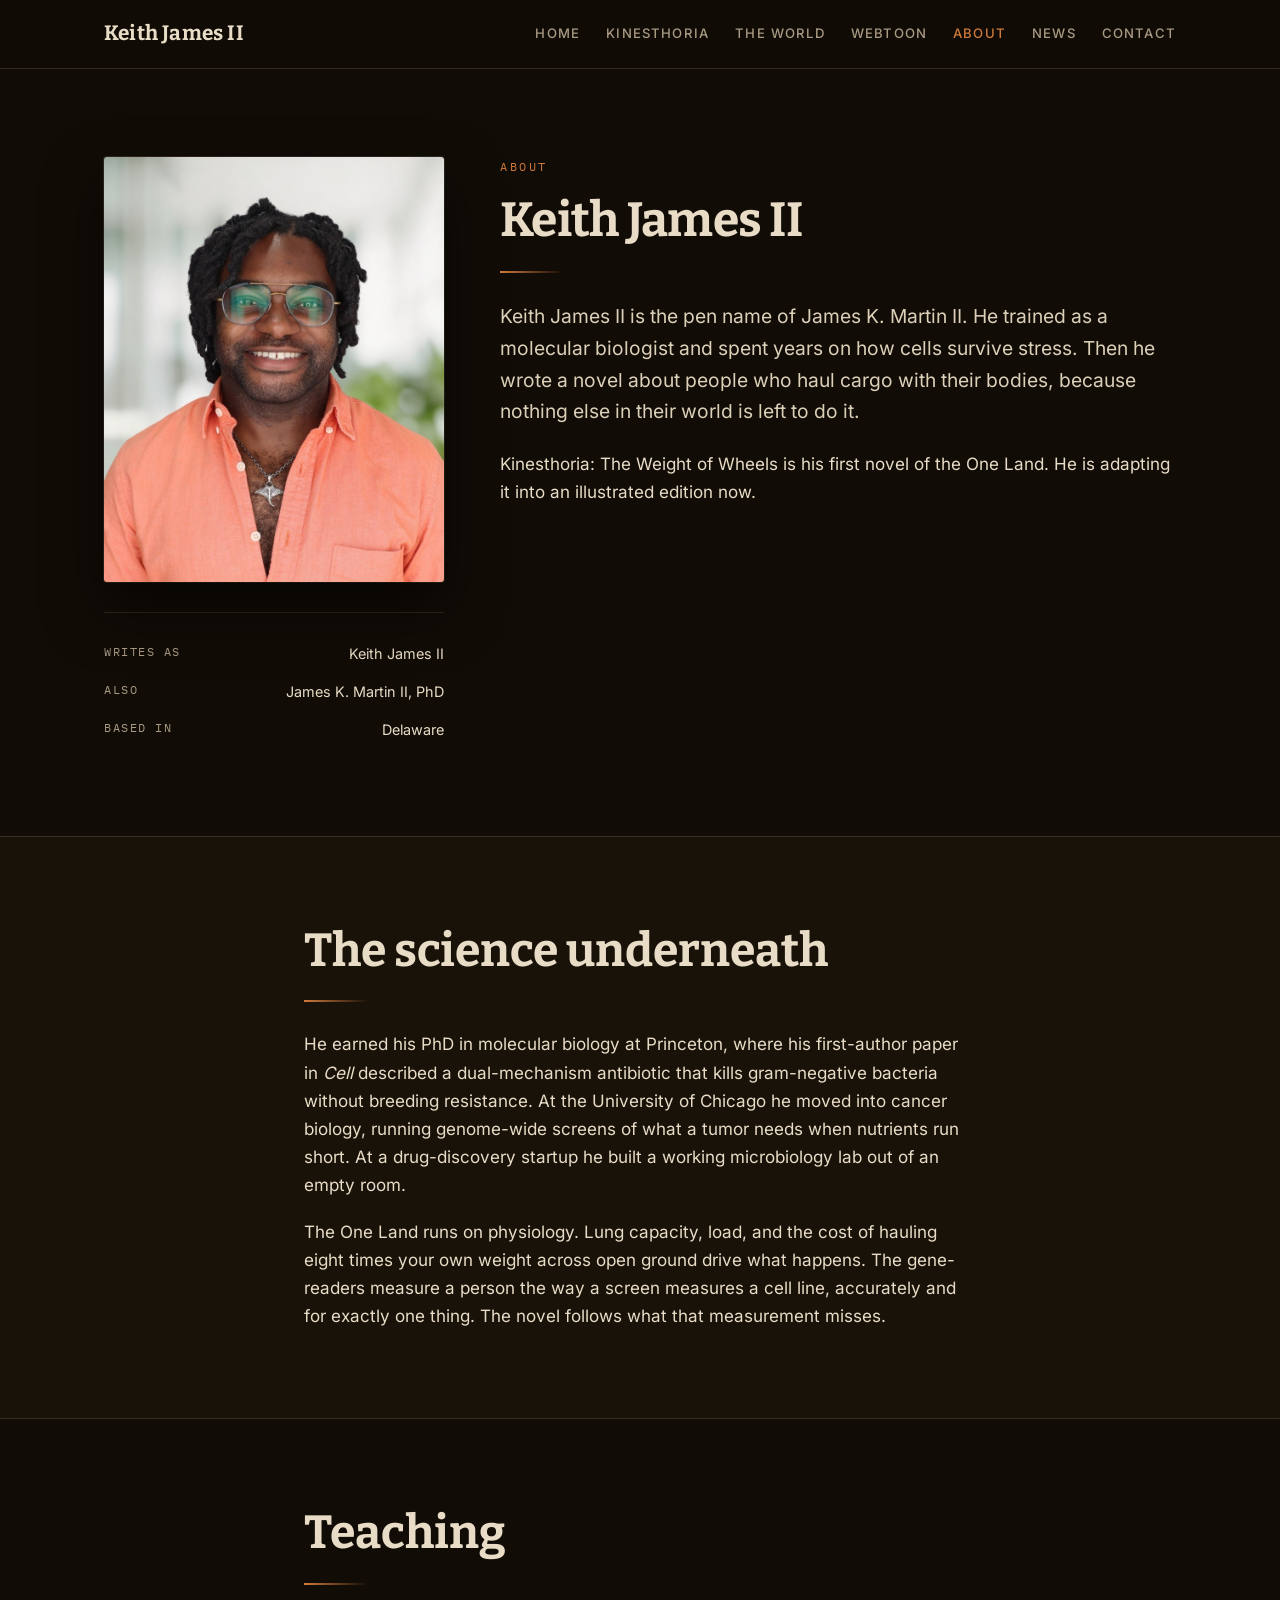
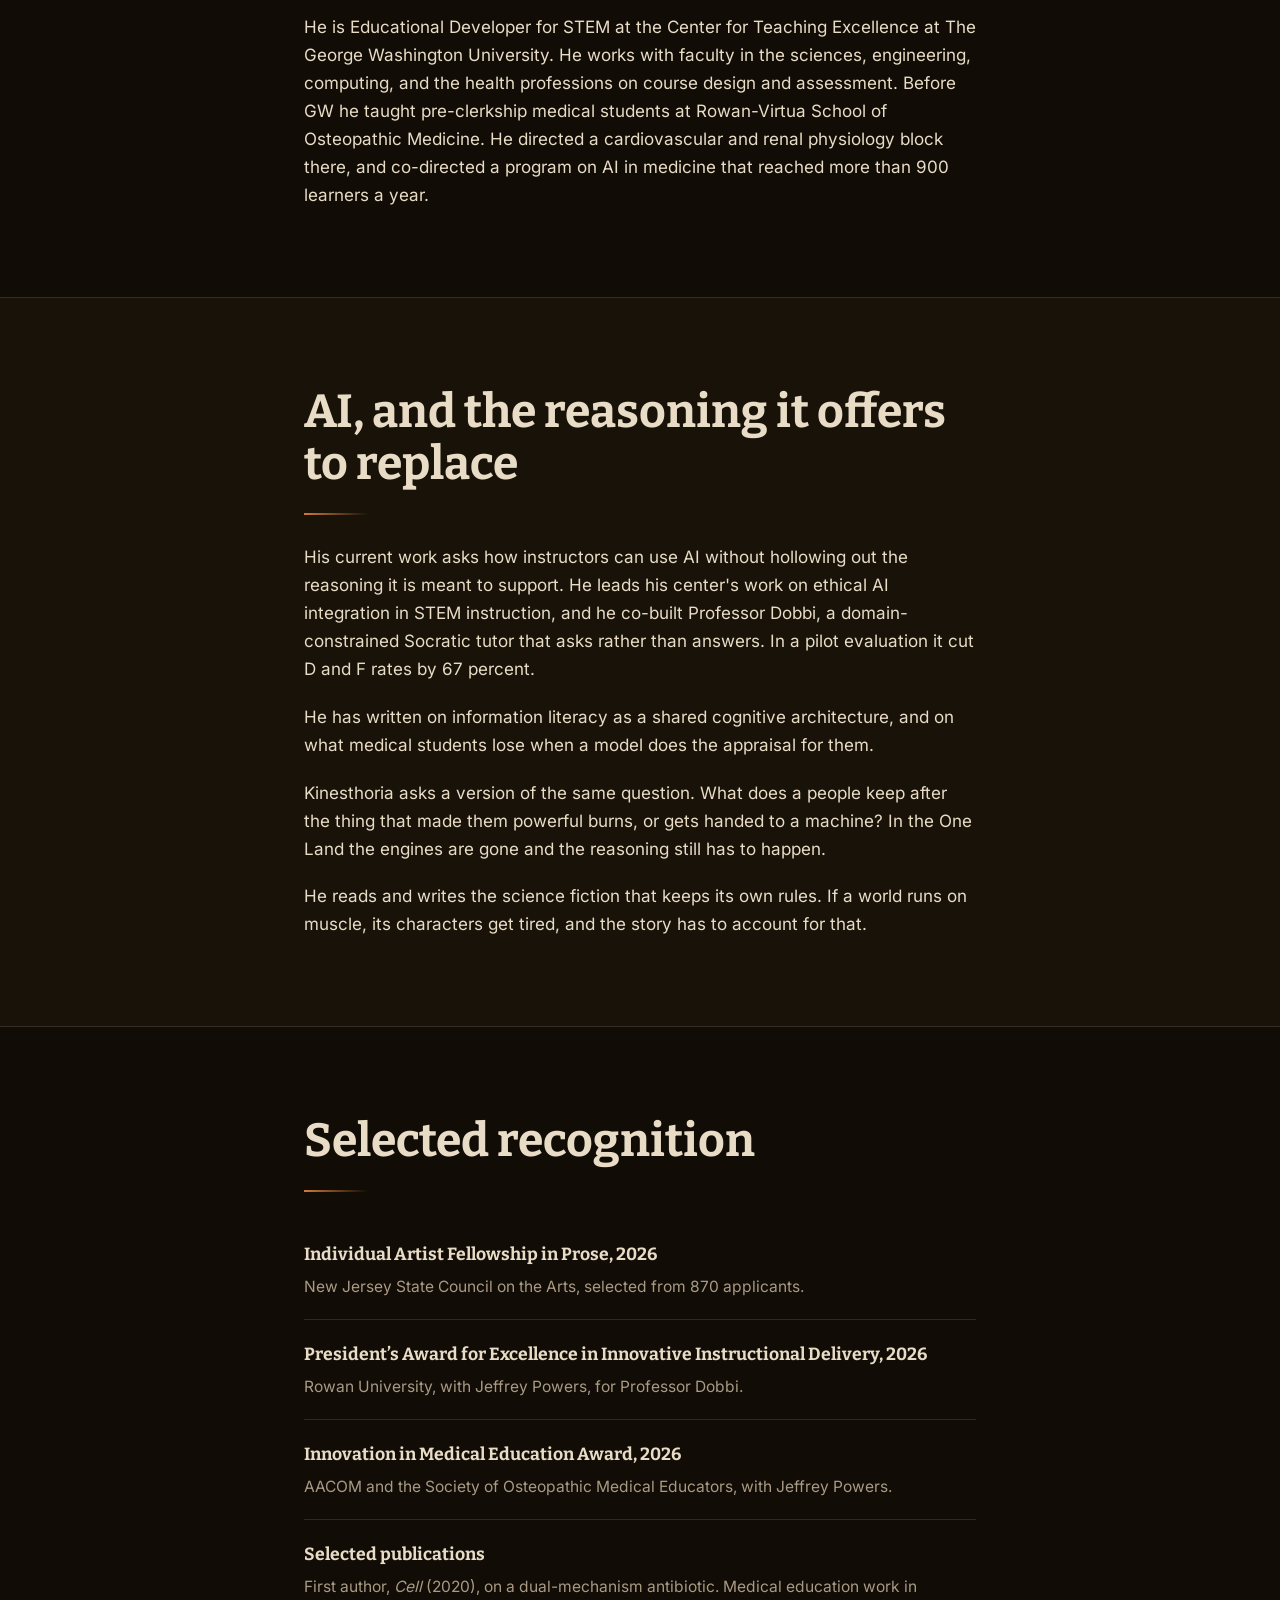
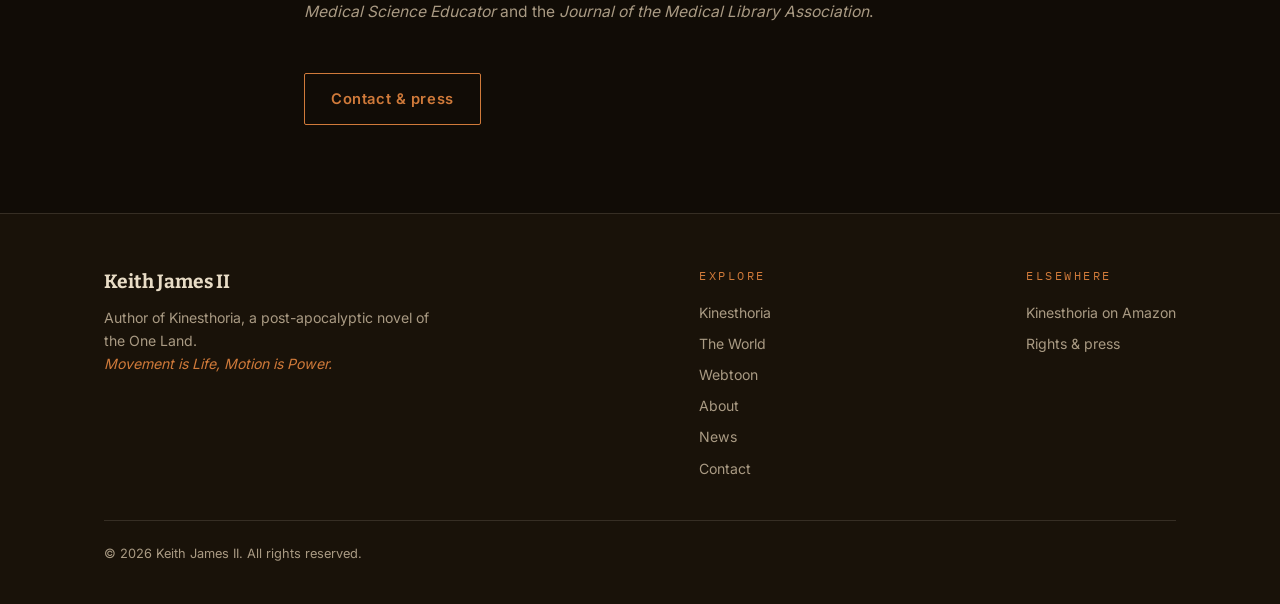
==== about/index.html @ 7311671e "Add files via upload" ====
<!DOCTYPE html>
<html lang="en">
<head>
<meta charset="utf-8">
<meta name="viewport" content="width=device-width, initial-scale=1">
<title>About Keith James II</title>
<meta name="description" content="Keith James II is the pen name of James K. Martin II, a Princeton-trained molecular biologist, STEM educational developer at George Washington University, and 2026 New Jersey fellow in prose.">
<meta property="og:title" content="About Keith James II">
<meta property="og:description" content="Keith James II is the pen name of James K. Martin II, a Princeton-trained molecular biologist, STEM educational developer at George Washington University, and 2026 New Jersey fellow in prose.">
<meta property="og:type" content="profile">
<meta name="twitter:card" content="summary_large_image">
<link rel="icon" href="data:image/svg+xml,%3Csvg xmlns='http://www.w3.org/2000/svg' viewBox='0 0 32 32'%3E%3Crect width='32' height='32' fill='%2314161c'/%3E%3Cg fill='none' stroke='%23c8963e' stroke-width='1.6'%3E%3Ccircle cx='16' cy='16' r='11'/%3E%3Ccircle cx='16' cy='16' r='3'/%3E%3Cpath d='M16 5v22M5 16h22M8.2 8.2l15.6 15.6M23.8 8.2L8.2 23.8'/%3E%3C/g%3E%3C/svg%3E">
<link rel="stylesheet" href="../assets/css/main.css">
<link rel="preload" as="font" type="font/woff2" crossorigin href="../assets/fonts/alfa-slab-one-latin-400-normal.woff2">
<link rel="preload" as="font" type="font/woff2" crossorigin href="../assets/fonts/inter-latin-400-normal.woff2">
</head>
<body>
<a class="skip" href="#main">Skip to content</a>

<header class="site-header">
  <div class="wrap">
    <a class="brand" href="../">Keith James II</a>
    <button class="nav-toggle" aria-expanded="false" aria-controls="nav" aria-label="Menu">&#9776;</button>
    <nav class="nav" id="nav"><a href="../">Home</a><a href="../kinesthoria/">Kinesthoria</a><a href="../world/">The World</a><a href="../webtoon/">Webtoon</a><a href="../about/" aria-current="page">About</a><a href="../news/">News</a><a href="../contact/">Contact</a></nav>
  </div>
</header>

<main id="main">

<section class="section">
  <div class="wrap">
    <div class="book">
      <div>
        <div class="cover"><img src="../assets/img/author.jpg" width="1000" height="1250"
             alt="Keith James II"></div>
        <ul class="meta">
          <li><span>Writes as</span><span>Keith James II</span></li>
          <li><span>Also</span><span>James K. Martin II, PhD</span></li>
          <li><span>Based in</span><span>Delaware</span></li>
        </ul>
      </div>
      <div>
        <p class="eyebrow">About</p>
        <h1 style="font-size:clamp(2.1rem,5vw,3rem)">Keith James II</h1>
        <hr class="rule-brass">
        <p class="lede">Keith James II is the pen name of James K. Martin II. He trained as a
          molecular biologist and spent years on how cells survive stress. Then he wrote a novel
          about people who haul cargo with their bodies, because nothing else in their world is
          left to do it.</p>
        <p>Kinesthoria: The Weight of Wheels is his first novel of the One Land. He is adapting it
          into an illustrated edition now.</p>
      </div>
    </div>
  </div>
</section>

<section class="section section--alt">
  <div class="wrap wrap--narrow">
    <h2>The science underneath</h2>
    <hr class="rule-brass">
    <p>He earned his PhD in molecular biology at Princeton, where his first-author paper in
      <em>Cell</em> described a dual-mechanism antibiotic that kills gram-negative bacteria without
      breeding resistance. At the University of Chicago he moved into cancer biology, running
      genome-wide screens of what a tumor needs when nutrients run short. At a drug-discovery
      startup he built a working microbiology lab out of an empty room.</p>
    <p>The One Land runs on physiology. Lung capacity, load, and the cost of hauling eight times
      your own weight across open ground drive what happens. The gene-readers measure a person the
      way a screen measures a cell line, accurately and for exactly one thing. The novel follows
      what that measurement misses.</p>
  </div>
</section>

<section class="section">
  <div class="wrap wrap--narrow">
    <h2>Teaching</h2>
    <hr class="rule-brass">
    <!-- The adjunct appointment is chair-approved and awaiting the dean. Once it clears, change
         the first sentence to: "He is Educational Developer for STEM at the Center for Teaching
         Excellence at The George Washington University, and an adjunct assistant professor
         there." Nothing else needs to move. -->
    <p>He is Educational Developer for STEM at the Center for Teaching Excellence at The George
      Washington University. He works with faculty in the sciences, engineering, computing, and
      the health professions on course design and assessment.
      Before GW he taught pre-clerkship medical students at Rowan-Virtua School of Osteopathic
      Medicine. He directed a cardiovascular and renal physiology block there, and co-directed a
      program on AI in medicine that reached more than 900 learners a year.</p>
  </div>
</section>

<section class="section section--alt">
  <div class="wrap wrap--narrow">
    <h2>AI, and the reasoning it offers to replace</h2>
    <hr class="rule-brass">
    <p>His current work asks how instructors can use AI without hollowing out the reasoning it is
      meant to support. He leads his center's work on ethical AI integration in STEM instruction,
      and he co-built Professor Dobbi, a domain-constrained Socratic tutor that asks rather than
      answers. In a pilot evaluation it cut D and F rates by 67 percent.</p>
    <p>He has written on information literacy as a shared cognitive architecture, and on what
      medical students lose when a model does the appraisal for them.</p>
    <p>Kinesthoria asks a version of the same question. What does a people keep after the thing that
      made them powerful burns, or gets handed to a machine? In the One Land the engines are gone
      and the reasoning still has to happen.</p>
    <p>He reads and writes the science fiction that keeps its own rules. If a world runs on muscle,
      its characters get tired, and the story has to account for that.</p>
  </div>
</section>

<section class="section">
  <div class="wrap wrap--narrow">
    <h2>Selected recognition</h2>
    <hr class="rule-brass">
    <ul class="termlist">
      <li>
        <p class="term">Individual Artist Fellowship in Prose, 2026</p>
        <p>New Jersey State Council on the Arts, selected from 870 applicants.</p>
      </li>
      <li>
        <p class="term">President&rsquo;s Award for Excellence in Innovative Instructional Delivery, 2026</p>
        <p>Rowan University, with Jeffrey Powers, for Professor Dobbi.</p>
      </li>
      <li>
        <p class="term">Innovation in Medical Education Award, 2026</p>
        <p>AACOM and the Society of Osteopathic Medical Educators, with Jeffrey Powers.</p>
      </li>
      <li>
        <p class="term">Selected publications</p>
        <p>First author, <em>Cell</em> (2020), on a dual-mechanism antibiotic. Medical education
          work in <em>Medical Science Educator</em> and the <em>Journal of the Medical Library
          Association</em>.</p>
      </li>
    </ul>
    <!-- EDIT-ME: add or cut entries here. A reader who came for the novel reads the first two.
         A journalist or a rights editor reads all of them. -->
    <div class="btn-row">
      <a class="btn btn--ghost" href="../contact/">Contact &amp; press</a>
    </div>
  </div>
</section>

</main>

<footer class="site-footer">
  <div class="wrap">
    <div class="cols">
      <div style="max-width:340px">
        <p style="font-family:var(--serif);font-weight:700;font-size:1.2rem;color:var(--bone);margin-bottom:.4em">Keith James II</p>
        <p>Author of Kinesthoria, a post-apocalyptic novel of the One Land.<br><em style="color:var(--brass)">Movement is Life, Motion is Power.</em></p>
      </div>
      <div>
        <p class="eyebrow" style="margin-bottom:.7rem">Explore</p>
        <ul class="footer-nav"><li><a href="../kinesthoria/">Kinesthoria</a></li><li><a href="../world/">The World</a></li><li><a href="../webtoon/">Webtoon</a></li><li><a href="../about/">About</a></li><li><a href="../news/">News</a></li><li><a href="../contact/">Contact</a></li></ul>
      </div>
      <div>
        <p class="eyebrow" style="margin-bottom:.7rem">Elsewhere</p>
        <ul class="footer-nav">
          <li><a href="https://www.amazon.com/dp/B0HHY83GPY">Kinesthoria on Amazon</a></li>
          <li><a href="../contact/">Rights &amp; press</a></li>
        </ul>
      </div>
    </div>
    <p class="fine">&copy; 2026 Keith James II. All rights reserved.</p>
  </div>
</footer>

<script>
(function () {
  var b = document.querySelector('.nav-toggle'), n = document.getElementById('nav');
  if (!b || !n) return;
  b.addEventListener('click', function () {
    var open = n.classList.toggle('is-open');
    b.setAttribute('aria-expanded', open ? 'true' : 'false');
  });
})();
</script>
</body>
</html>
---- assets/css/main.css ----
/* ==========================================================================
   Self-hosted fonts (woff2, latin subset). Served from this repo -- no
   third-party request, so nothing breaks if a reader's network blocks it.
   Files live in ../fonts/ relative to this stylesheet.
   ========================================================================== */

@font-face { font-family:"Alfa Slab One"; font-style:normal; font-weight:400; font-display:swap;
  src:url("../fonts/alfa-slab-one-latin-400-normal.woff2") format("woff2"); }
@font-face { font-family:"Bitter"; font-style:normal; font-weight:400; font-display:swap;
  src:url("../fonts/bitter-latin-400-normal.woff2") format("woff2"); }
@font-face { font-family:"Bitter"; font-style:normal; font-weight:700; font-display:swap;
  src:url("../fonts/bitter-latin-700-normal.woff2") format("woff2"); }
@font-face { font-family:"Bitter"; font-style:italic; font-weight:400; font-display:swap;
  src:url("../fonts/bitter-latin-400-italic.woff2") format("woff2"); }
@font-face { font-family:"Inter"; font-style:normal; font-weight:400; font-display:swap;
  src:url("../fonts/inter-latin-400-normal.woff2") format("woff2"); }
@font-face { font-family:"Inter"; font-style:normal; font-weight:500; font-display:swap;
  src:url("../fonts/inter-latin-500-normal.woff2") format("woff2"); }
@font-face { font-family:"Inter"; font-style:normal; font-weight:600; font-display:swap;
  src:url("../fonts/inter-latin-600-normal.woff2") format("woff2"); }
@font-face { font-family:"IBM Plex Mono"; font-style:normal; font-weight:400; font-display:swap;
  src:url("../fonts/ibm-plex-mono-latin-400-normal.woff2") format("woff2"); }

/* ==========================================================================
   James K. Martin II — author site
   Palette and type set for Kinesthoria: weathered brass, road dust, deep ink.
   ========================================================================== */

:root {
  --ink:        #110c06;   /* cover background */
  --ink-2:      #191209;
  --ink-3:      #241a0f;
  --bone:       #e8dcc6;   /* cover body cream */
  --bone-dim:   #a99a83;
  --brass:      #d07a3a;   /* cover headline orange */
  --brass-lo:   #a95e29;
  --rust:       #a5482c;
  --sage:       #a9bf92;   /* the rule under the title */
  --rule:       rgba(232, 220, 198, 0.14);

  --sans: "Inter", -apple-system, BlinkMacSystemFont, "Segoe UI", Roboto, Helvetica, Arial, sans-serif;
  --serif: "Bitter", "Iowan Old Style", Georgia, serif;
  --display: "Alfa Slab One", "Bitter", Georgia, serif;
  --mono: "IBM Plex Mono", ui-monospace, SFMono-Regular, Menlo, monospace;

  --wrap: 1120px;
  --wrap-narrow: 720px;
}

*, *::before, *::after { box-sizing: border-box; }

html { scroll-behavior: smooth; -webkit-text-size-adjust: 100%; }

body {
  margin: 0;
  background: var(--ink);
  color: var(--bone);
  font-family: var(--sans);
  font-size: 17px;
  line-height: 1.65;
  -webkit-font-smoothing: antialiased;
}

img { max-width: 100%; display: block; }

a { color: var(--brass); text-decoration: none; }
a:hover { color: #e39456; text-decoration: underline; text-underline-offset: 3px; }

/* --- layout helpers ------------------------------------------------------ */

.wrap { width: 100%; max-width: var(--wrap); margin: 0 auto; padding: 0 24px; }
.wrap--narrow { max-width: var(--wrap-narrow); }
.section { padding: 88px 0; }
.section--tight { padding: 56px 0; }
.section--alt { background: var(--ink-2); border-top: 1px solid var(--rule); border-bottom: 1px solid var(--rule); }

/* --- type ---------------------------------------------------------------- */

h1, h2, h3, h4 { font-family: var(--serif); font-weight: 700; line-height: 1.12; margin: 0 0 0.5em; }
h1 { font-size: clamp(2.6rem, 7vw, 4.6rem); letter-spacing: -0.015em; }
h2 { font-size: clamp(1.9rem, 4.2vw, 2.9rem); }
h3 { font-size: 1.35rem; }
p  { margin: 0 0 1.15em; }
p:last-child { margin-bottom: 0; }

.eyebrow {
  font-family: var(--mono);
  font-size: 0.72rem;
  letter-spacing: 0.22em;
  text-transform: uppercase;
  color: var(--brass);
  margin: 0 0 1.1rem;
}

.lede { font-size: 1.2rem; color: #dcd0b9; }
.dim  { color: var(--bone-dim); }

.rule-brass {
  width: 64px; height: 2px; border: 0; margin: 0 0 28px;
  background: linear-gradient(90deg, var(--brass), transparent);
}

/* --- buttons ------------------------------------------------------------- */

.btn {
  display: inline-block;
  padding: 13px 26px;
  font-family: var(--sans);
  font-size: 0.92rem;
  font-weight: 600;
  letter-spacing: 0.04em;
  border-radius: 2px;
  border: 1px solid var(--brass);
  transition: background .18s ease, color .18s ease, transform .18s ease;
}
.btn:hover { text-decoration: none; transform: translateY(-1px); }
.btn--solid { background: var(--brass); color: var(--ink); }
.btn--solid:hover { background: #e39456; color: var(--ink); }
.btn--ghost { background: transparent; color: var(--brass); }
.btn--ghost:hover { background: rgba(208, 122, 58, 0.14); color: #e39456; }
.btn-row { display: flex; flex-wrap: wrap; gap: 14px; margin-top: 28px; }

/* --- site header --------------------------------------------------------- */

.site-header {
  position: sticky; top: 0; z-index: 50;
  background: rgba(17, 12, 6, 0.93);
  backdrop-filter: blur(10px);
  border-bottom: 1px solid var(--rule);
}
.site-header .wrap {
  display: flex; align-items: center; justify-content: space-between;
  min-height: 68px; gap: 20px;
}
.brand {
  font-family: var(--serif); font-size: 1.3rem; font-weight: 600;
  color: var(--bone); letter-spacing: 0.01em; white-space: nowrap;
}
.brand:hover { color: var(--brass); text-decoration: none; }

.nav { display: flex; gap: 26px; align-items: center; }
.nav a {
  font-size: 0.82rem; font-weight: 500; letter-spacing: 0.09em;
  text-transform: uppercase; color: var(--bone-dim);
}
.nav a:hover, .nav a[aria-current="page"] { color: var(--brass); text-decoration: none; }

.nav-toggle {
  display: none; background: none; border: 1px solid var(--rule);
  color: var(--bone); padding: 7px 11px; border-radius: 2px; cursor: pointer;
  font-size: 1rem; line-height: 1;
}

@media (max-width: 800px) {
  .nav-toggle { display: block; }
  .nav {
    display: none; position: absolute; top: 100%; left: 0; right: 0;
    flex-direction: column; align-items: flex-start; gap: 0;
    background: var(--ink-2); border-bottom: 1px solid var(--rule);
    padding: 8px 24px 18px;
  }
  .nav.is-open { display: flex; }
  .nav a { padding: 11px 0; width: 100%; border-bottom: 1px solid var(--rule); }
  .nav a:last-child { border-bottom: 0; }
}

/* --- hero ---------------------------------------------------------------- */

.hero {
  position: relative; overflow: hidden;
  background:
    radial-gradient(1000px 520px at 78% 12%, rgba(208,122,58,0.17), transparent 62%),
    radial-gradient(760px 460px at 12% 88%, rgba(154,173,134,0.09), transparent 60%),
    var(--ink);
  border-bottom: 1px solid var(--rule);
}
.hero__spokes {
  position: absolute; right: -13%; top: 50%; transform: translateY(-50%);
  width: min(780px, 78vw); opacity: 0.16; pointer-events: none;
  animation: turn 190s linear infinite;
}
@keyframes turn { to { transform: translateY(-50%) rotate(360deg); } }
@media (prefers-reduced-motion: reduce) { .hero__spokes { animation: none; } }

.hero__inner { position: relative; z-index: 1; padding: 116px 0 104px; max-width: 720px; }
.hero h1 { margin-bottom: 0.3em; }
.hero__sub {
  font-family: var(--serif); font-size: clamp(1.2rem, 2.6vw, 1.65rem);
  font-style: italic; color: var(--bone-dim); margin-bottom: 1.5rem;
}

/* --- book layout --------------------------------------------------------- */

.book { display: grid; grid-template-columns: minmax(240px, 340px) 1fr; gap: 56px; align-items: start; }
@media (max-width: 860px) { .book { grid-template-columns: 1fr; gap: 36px; } }

.cover {
  position: relative; border-radius: 3px; overflow: hidden;
  box-shadow: 0 26px 56px rgba(0,0,0,0.6), 0 0 0 1px var(--rule);
  background: var(--ink-3);
}
.cover img { width: 100%; height: auto; }

.meta { list-style: none; margin: 30px 0 0; padding: 22px 0 0; border-top: 1px solid var(--rule); }
.meta li { display: flex; justify-content: space-between; gap: 18px; padding: 7px 0; font-size: 0.9rem; }
.meta span:first-child { color: var(--bone-dim); font-family: var(--mono); font-size: 0.74rem; letter-spacing: 0.13em; text-transform: uppercase; }

/* --- cards --------------------------------------------------------------- */

.grid { display: grid; gap: 26px; }
.grid--2 { grid-template-columns: repeat(auto-fit, minmax(300px, 1fr)); }
.grid--3 { grid-template-columns: repeat(auto-fit, minmax(260px, 1fr)); }

.card {
  background: var(--ink-2); border: 1px solid var(--rule);
  border-radius: 3px; padding: 30px;
  transition: border-color .2s ease, transform .2s ease;
}
.card:hover { border-color: rgba(208,122,58,0.45); transform: translateY(-2px); }
.card h3 { margin-bottom: 0.45em; }
.card p { font-size: 0.96rem; color: var(--bone-dim); }

.card--link { display: block; color: inherit; }
.card--link:hover { text-decoration: none; }

/* --- pull quote ---------------------------------------------------------- */

.pullquote {
  border-left: 3px solid var(--brass);
  padding: 6px 0 6px 28px; margin: 0;
  font-family: var(--serif); font-size: clamp(1.3rem, 3vw, 1.8rem);
  font-style: italic; line-height: 1.4; color: #ded7c9;
}
.pullquote cite { display: block; margin-top: 14px; font-family: var(--mono); font-size: 0.72rem; font-style: normal; letter-spacing: 0.16em; text-transform: uppercase; color: var(--bone-dim); }

/* --- news / timeline ----------------------------------------------------- */

.entries { list-style: none; margin: 0; padding: 0; }
.entries > li { padding: 26px 0; border-bottom: 1px solid var(--rule); display: grid; grid-template-columns: 130px 1fr; gap: 26px; }
.entries > li:first-child { padding-top: 0; }
.entries time { font-family: var(--mono); font-size: 0.74rem; letter-spacing: 0.12em; text-transform: uppercase; color: var(--brass); padding-top: 5px; }
.entries h3 { font-size: 1.15rem; margin-bottom: 0.3em; }
.entries p { font-size: 0.95rem; color: var(--bone-dim); }
@media (max-width: 640px) { .entries > li { grid-template-columns: 1fr; gap: 8px; } }

/* --- gallery ------------------------------------------------------------- */

.gallery { display: grid; grid-template-columns: repeat(auto-fill, minmax(230px, 1fr)); gap: 16px; }
.tile {
  aspect-ratio: 3 / 4; border: 1px solid var(--rule); border-radius: 3px;
  background: linear-gradient(150deg, var(--ink-3), var(--ink));
  display: grid; place-content: center; text-align: center; padding: 18px;
  color: var(--bone-dim); font-family: var(--mono); font-size: 0.7rem;
  letter-spacing: 0.13em; text-transform: uppercase;
}

/* --- forms --------------------------------------------------------------- */

.field-row { display: flex; gap: 12px; flex-wrap: wrap; margin-top: 24px; }
input[type="email"], input[type="text"], textarea {
  flex: 1 1 260px; min-width: 0;
  background: var(--ink); border: 1px solid var(--rule); color: var(--bone);
  padding: 13px 15px; border-radius: 2px; font-family: var(--sans); font-size: 0.95rem;
}
textarea { flex-basis: 100%; min-height: 150px; resize: vertical; }
input:focus, textarea:focus { outline: none; border-color: var(--brass); }
::placeholder { color: #6d675c; }

/* --- footer -------------------------------------------------------------- */

.site-footer {
  background: var(--ink-2); border-top: 1px solid var(--rule);
  padding: 52px 0 40px; font-size: 0.88rem; color: var(--bone-dim);
}
.site-footer .cols { display: flex; flex-wrap: wrap; gap: 40px; justify-content: space-between; }
.site-footer a { color: var(--bone-dim); }
.site-footer a:hover { color: var(--brass); }
.site-footer .fine { margin-top: 36px; padding-top: 22px; border-top: 1px solid var(--rule); font-size: 0.8rem; }
.footer-nav { list-style: none; margin: 0; padding: 0; }
.footer-nav li { padding: 4px 0; }

/* --- accessibility ------------------------------------------------------- */

.skip {
  position: absolute; left: -9999px; top: 0;
  background: var(--brass); color: var(--ink); padding: 10px 16px; z-index: 100;
}
.skip:focus { left: 12px; top: 12px; }

.visually-hidden {
  position: absolute; width: 1px; height: 1px; overflow: hidden;
  clip: rect(0 0 0 0); white-space: nowrap;
}

/* --- mobile refinements -------------------------------------------------- */
@media (max-width: 860px) {
  .cover { max-width: 280px; }
  .section { padding: 64px 0; }
  .hero__inner { padding: 84px 0 76px; }
}


/* --- cover-derived lockup ------------------------------------------------ */

.lockup { margin: 0 0 1.4rem; }
.lockup__title {
  font-family: var(--display); font-weight: 400;
  font-size: clamp(2.5rem, 8.5vw, 5.6rem); line-height: 1;
  letter-spacing: 0.005em; color: var(--brass);
  margin: 0; text-transform: uppercase;
}
.lockup__rule { width: 190px; max-width: 60%; height: 3px; border: 0; background: var(--sage); margin: 18px 0 20px; }
.lockup__sub {
  font-family: var(--serif); font-weight: 700;
  font-size: clamp(1.5rem, 4.2vw, 2.7rem); line-height: 1.1;
  color: var(--bone); margin: 0 0 14px;
}
.lockup__series { color: var(--sage); font-size: 1rem; margin: 0 0 4px; }
.lockup__motto { color: var(--brass); font-style: italic; font-size: 0.98rem; margin: 0; }

.jacket p { font-size: 1.05rem; }
.jacket .close {
  font-style: italic; color: var(--brass);
  border-top: 1px solid var(--rule); padding-top: 1.15em; margin-top: 1.6em;
}

.hook {
  font-family: var(--serif); font-weight: 700;
  font-size: clamp(1.6rem, 4vw, 2.5rem); line-height: 1.15;
  color: var(--brass); margin: 0 0 1.1em;
}

.termlist { list-style: none; margin: 0; padding: 0; }
.termlist > li { padding: 20px 0; border-bottom: 1px solid var(--rule); }
.termlist > li:last-child { border-bottom: 0; }
.termlist dt, .termlist .term {
  font-family: var(--serif); font-weight: 700; font-size: 1.1rem;
  color: var(--bone); margin-bottom: 0.25em;
}
.termlist p { font-size: 0.97rem; color: var(--bone-dim); margin: 0; }
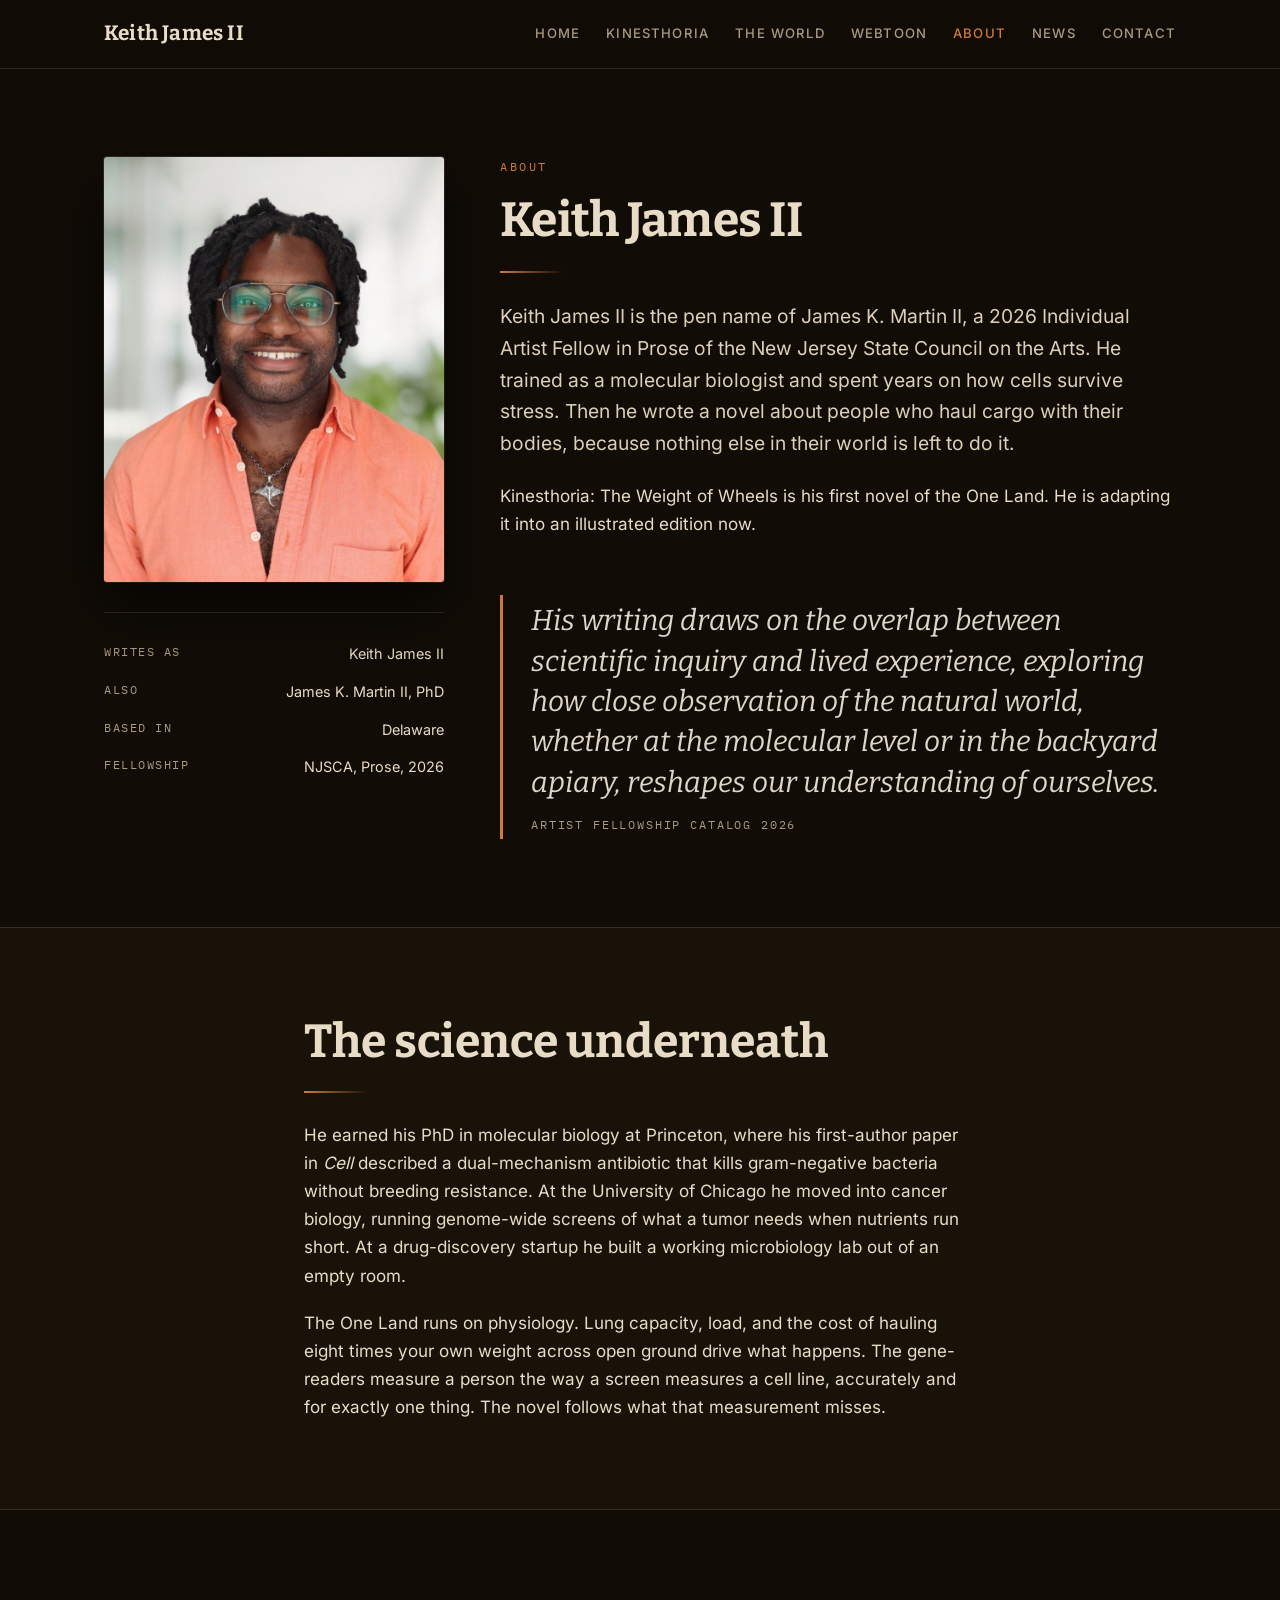
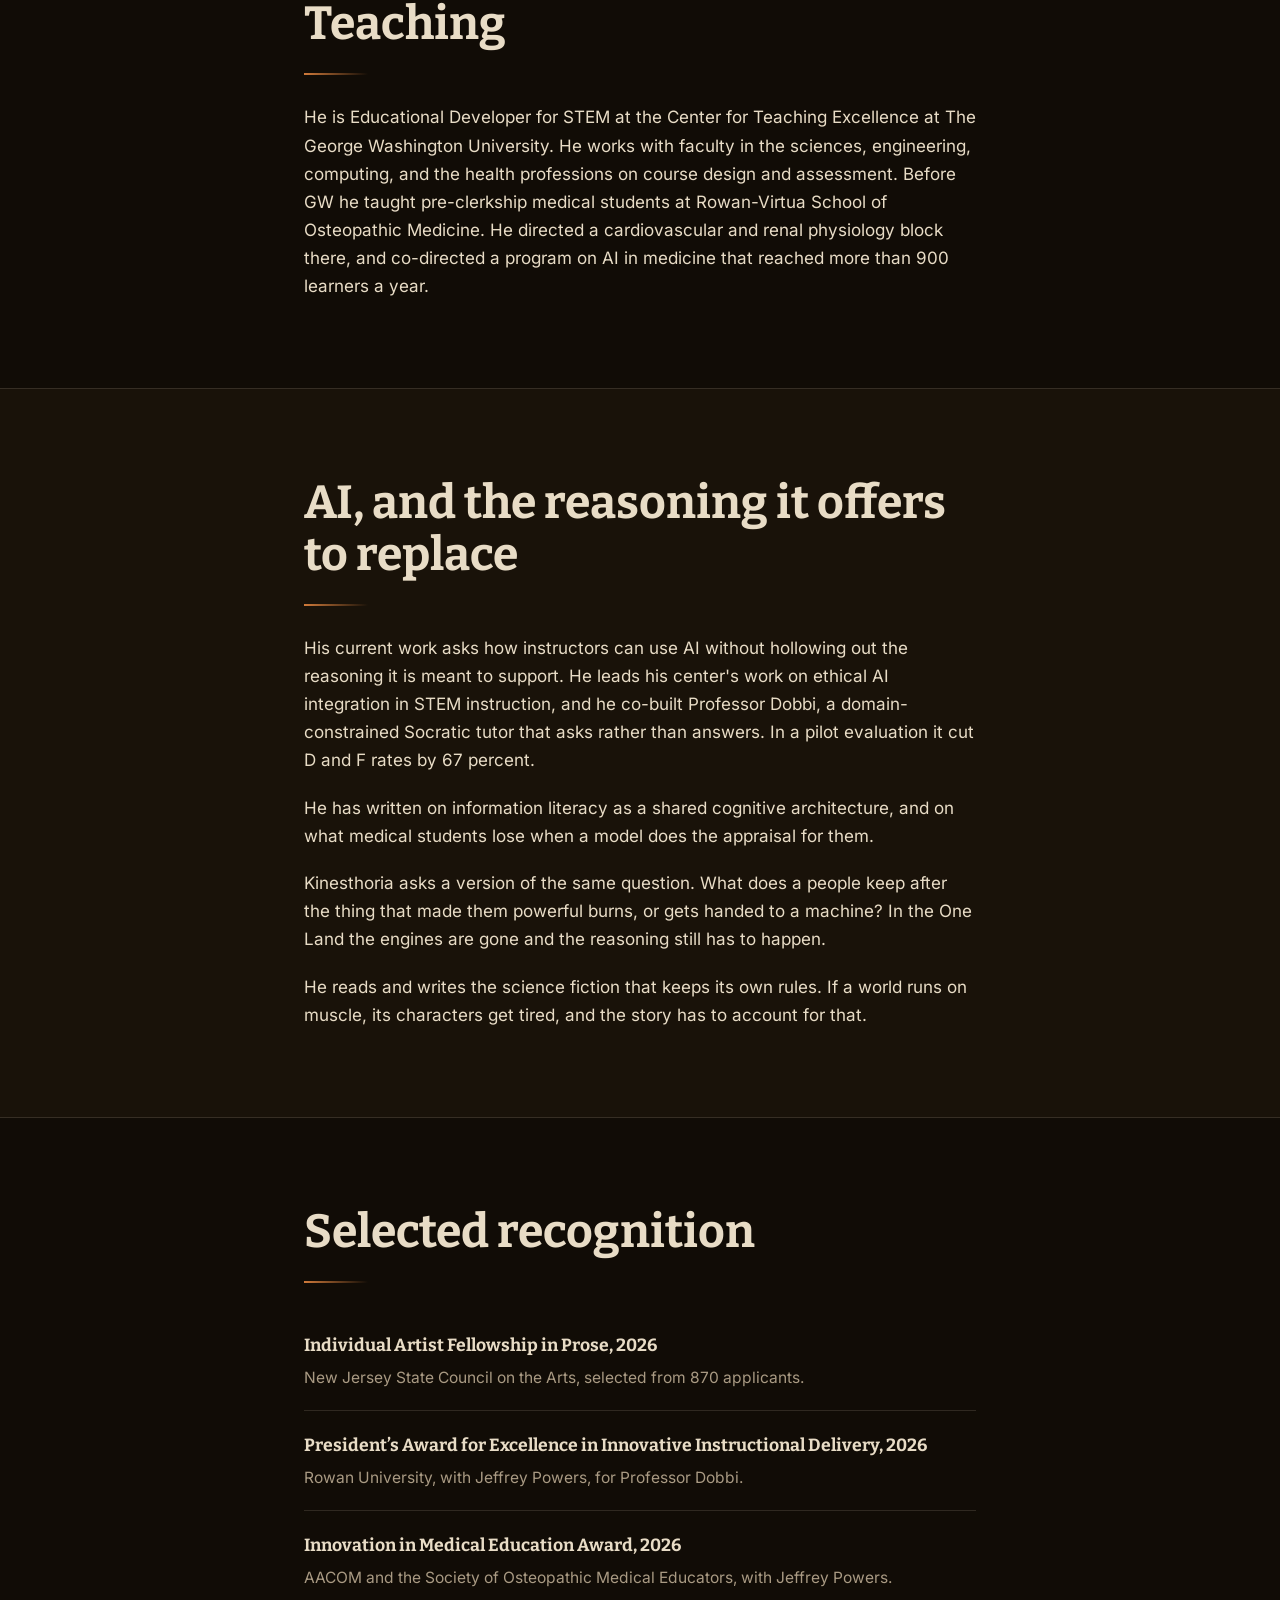
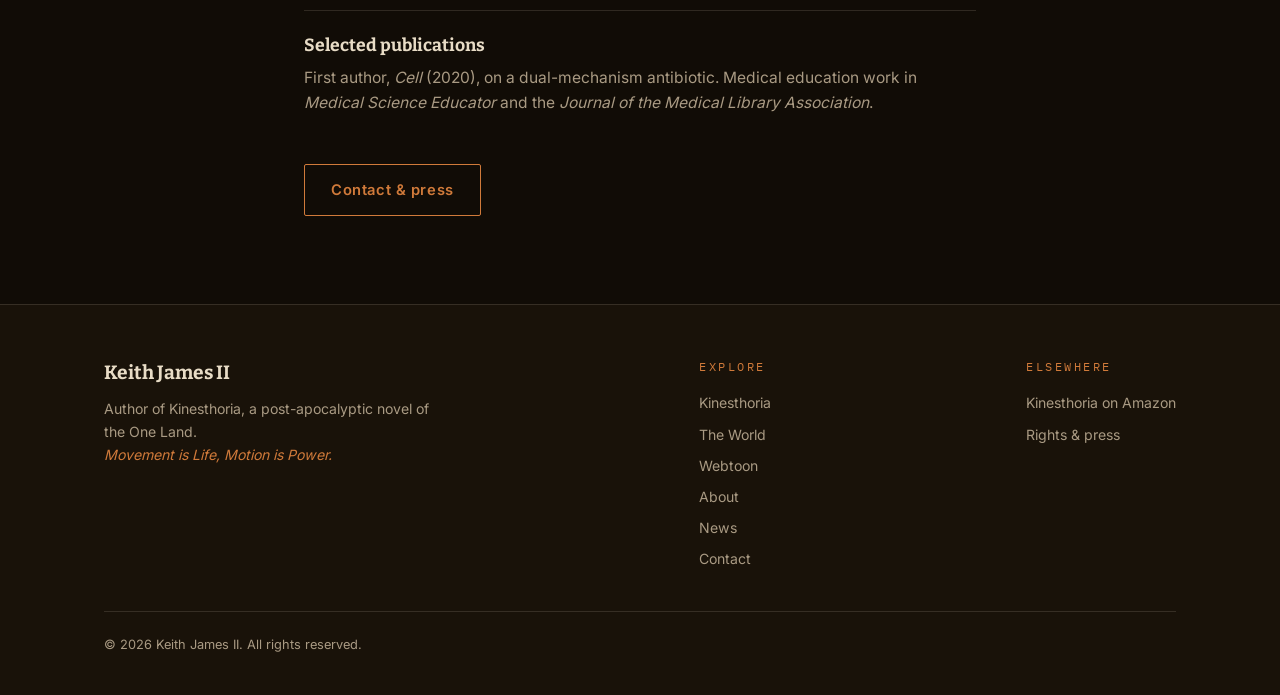
==== commit a00ed318: "Update index.html" ====
--- a/about/index.html
+++ b/about/index.html
@@ -37,18 +37,26 @@
           <li><span>Writes as</span><span>Keith James II</span></li>
           <li><span>Also</span><span>James K. Martin II, PhD</span></li>
           <li><span>Based in</span><span>Delaware</span></li>
+          <li><span>Fellowship</span><span>NJSCA, Prose, 2026</span></li>
         </ul>
       </div>
       <div>
         <p class="eyebrow">About</p>
         <h1 style="font-size:clamp(2.1rem,5vw,3rem)">Keith James II</h1>
         <hr class="rule-brass">
-        <p class="lede">Keith James II is the pen name of James K. Martin II. He trained as a
+        <p class="lede">Keith James II is the pen name of James K. Martin II, a 2026 Individual
+          Artist Fellow in Prose of the New Jersey State Council on the Arts. He trained as a
           molecular biologist and spent years on how cells survive stress. Then he wrote a novel
           about people who haul cargo with their bodies, because nothing else in their world is
           left to do it.</p>
         <p>Kinesthoria: The Weight of Wheels is his first novel of the One Land. He is adapting it
           into an illustrated edition now.</p>
+        <blockquote class="pullquote" style="margin-top:2em">His writing draws on the overlap
+          between scientific inquiry and lived experience, exploring how close observation of the
+          natural world, whether at the molecular level or in the backyard apiary, reshapes our
+          understanding of ourselves.
+          <cite>Artist Fellowship Catalog 2026</cite>
+        </blockquote>
       </div>
     </div>
   </div>
--- a/assets/css/main.css
+++ b/assets/css/main.css
@@ -338,3 +338,27 @@
   color: var(--bone); margin-bottom: 0.25em;
 }
 .termlist p { font-size: 0.97rem; color: var(--bone-dim); margin: 0; }
+
+/* --- newsletter signup ---------------------------------------------------- */
+
+.substack__alt {
+  margin: 16px 0 0;
+  font-size: 0.85rem;
+  color: var(--bone-dim);
+}
+
+
+/* --- fellowship band ------------------------------------------------------ */
+
+.fellow { display: grid; grid-template-columns: minmax(0, 1fr) minmax(200px, 268px); gap: 52px; align-items: start; }
+@media (max-width: 860px) { .fellow { grid-template-columns: 1fr; gap: 36px; } .fellow .cover { max-width: 280px; } }
+.fellow h2 { font-size: clamp(1.7rem, 3.4vw, 2.5rem); }
+.fellow .eyebrow { font-feature-settings: "tnum"; }
+.fellow__cite {
+  font-style: italic; color: var(--bone-dim); font-size: 1.02rem;
+  border-top: 1px solid var(--rule); padding-top: 1.15em; margin: 1.6em 0 0;
+}
+.fellow__cite span {
+  display: block; margin-top: 14px; font-family: var(--mono); font-style: normal;
+  font-size: 0.72rem; letter-spacing: 0.16em; text-transform: uppercase; color: var(--bone-dim);
+}
